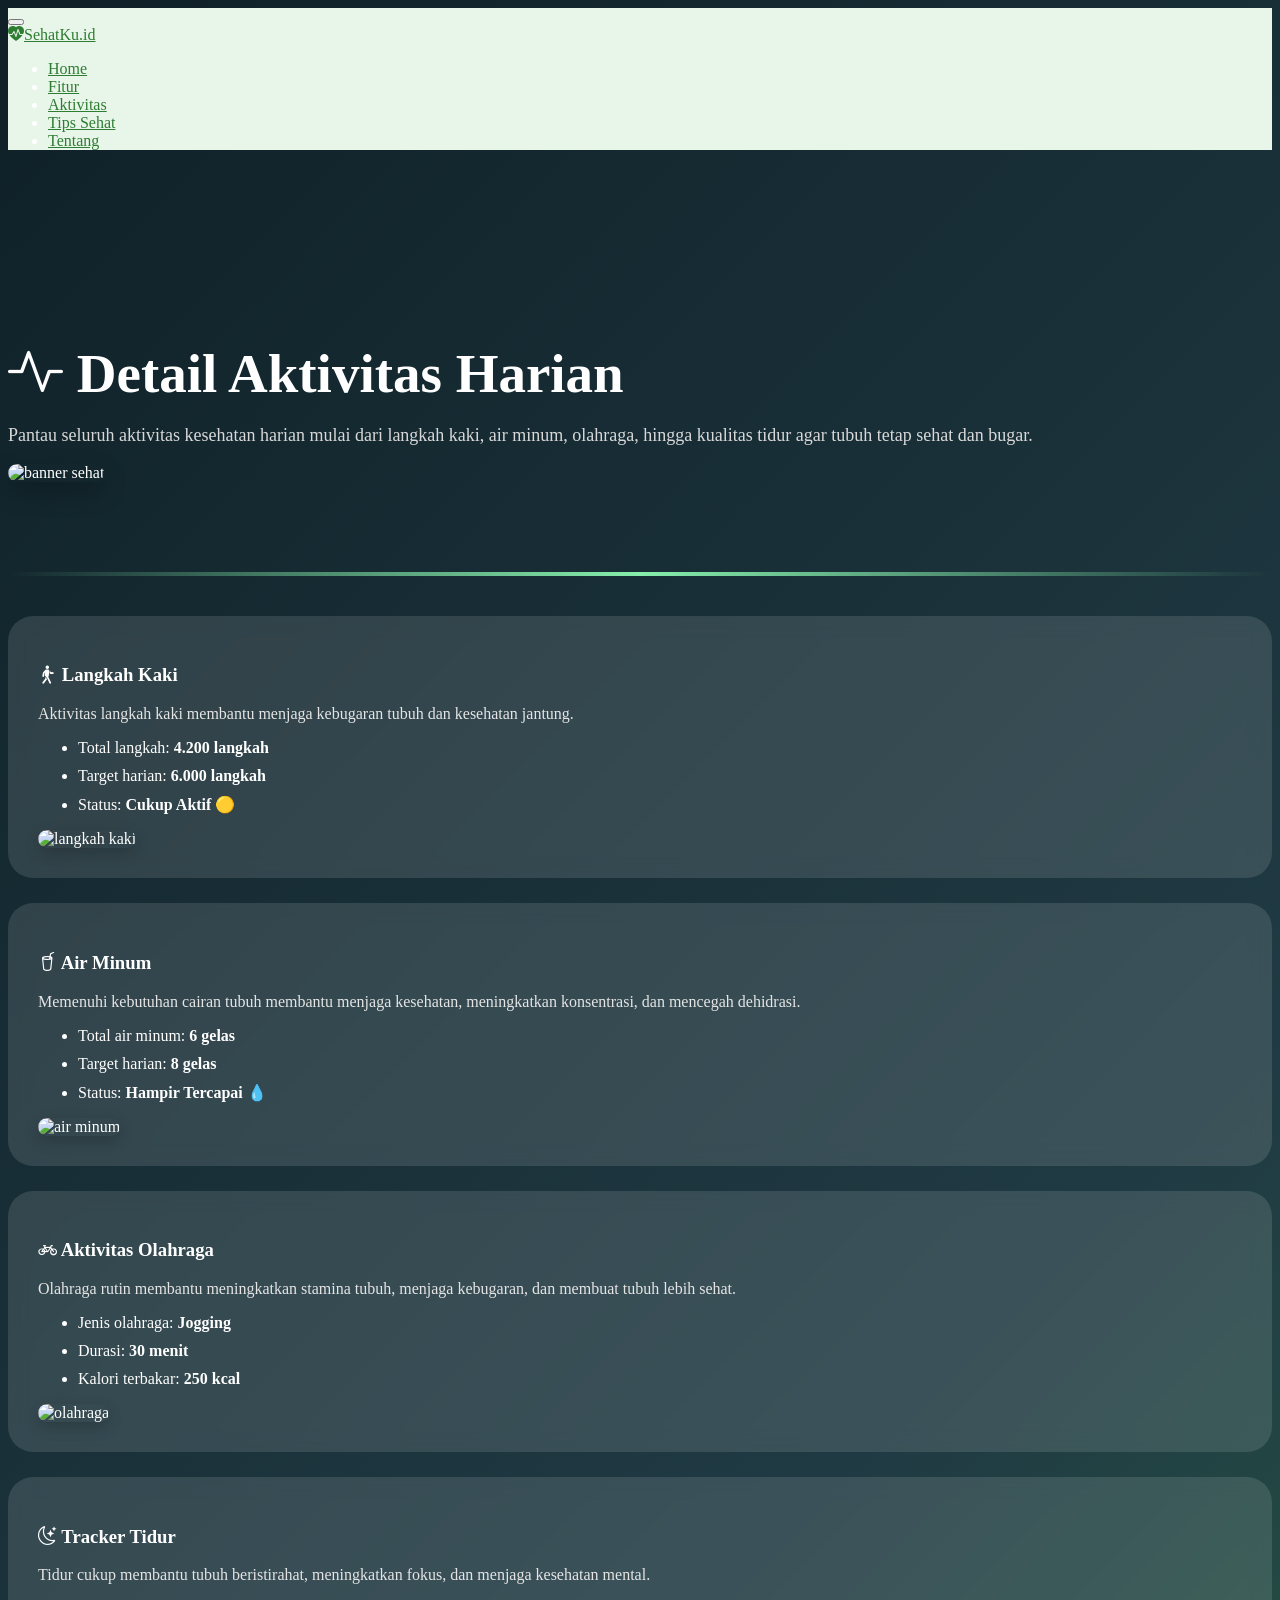
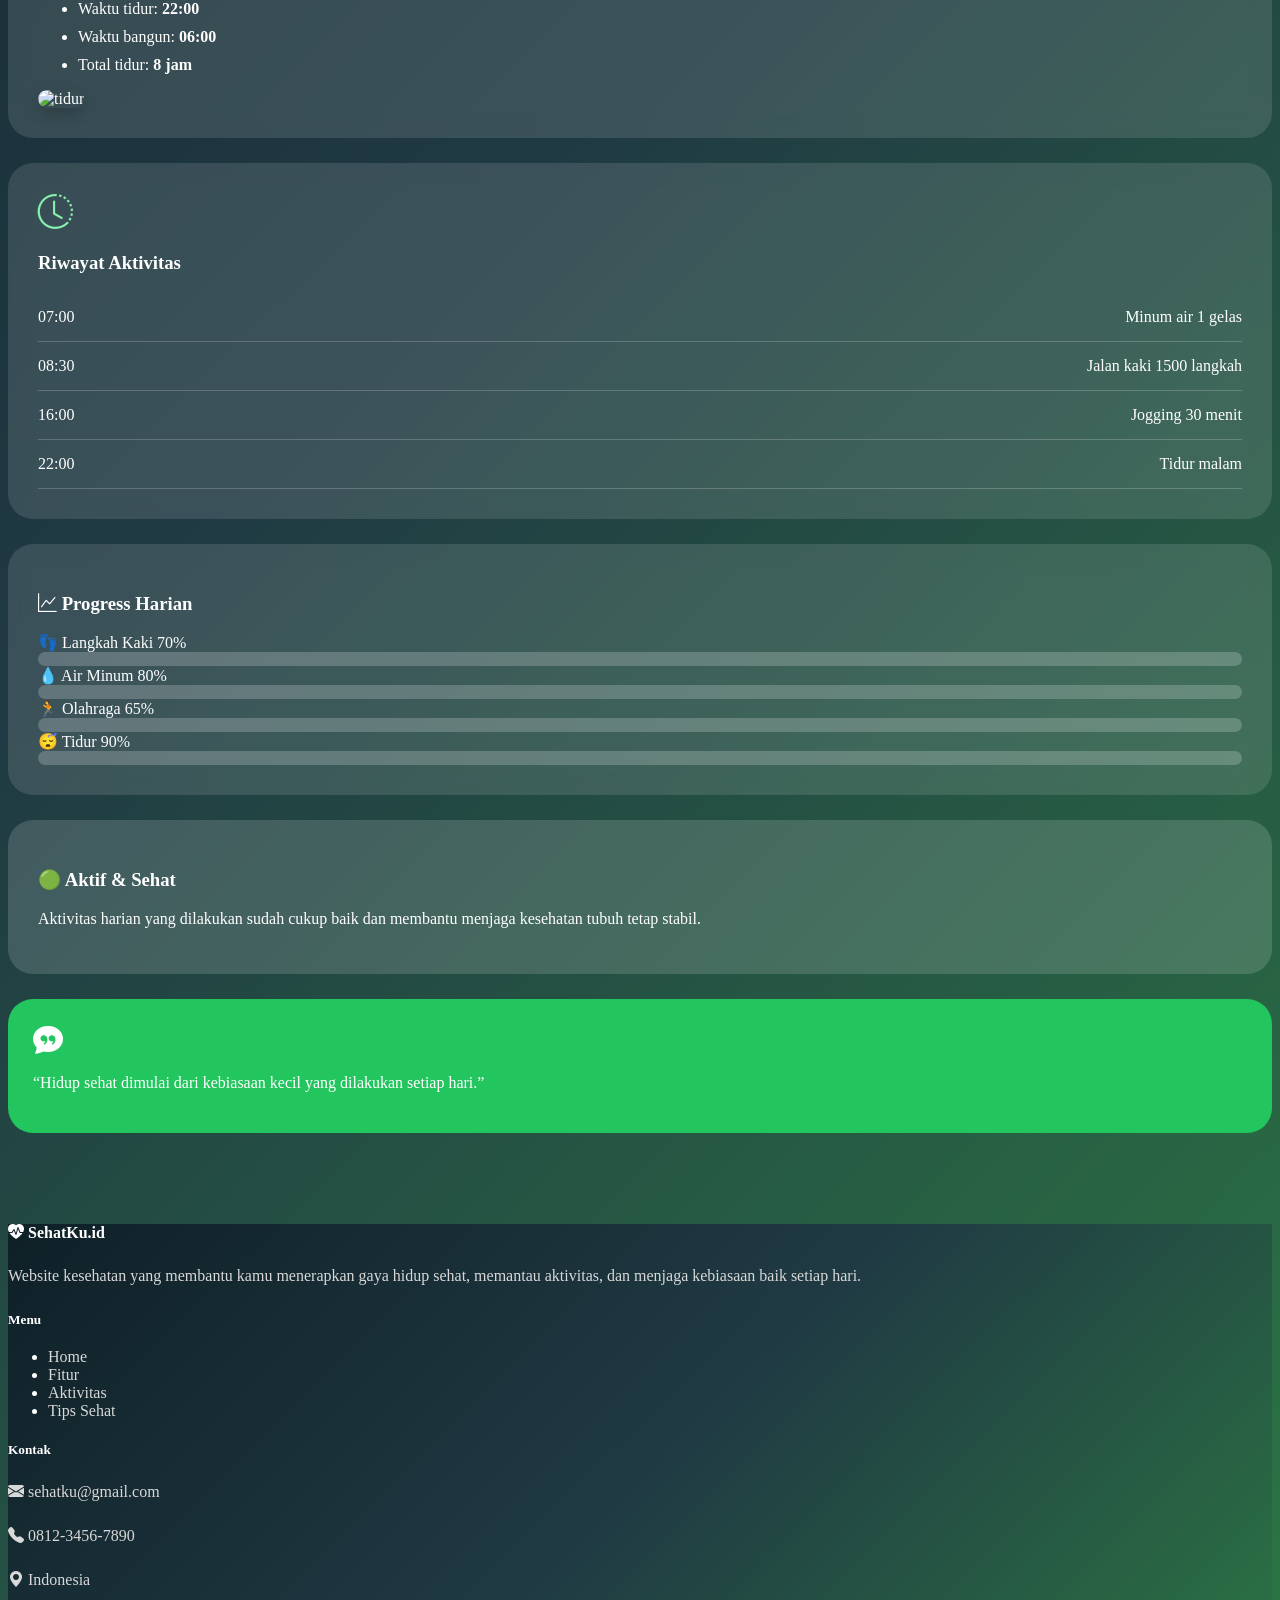
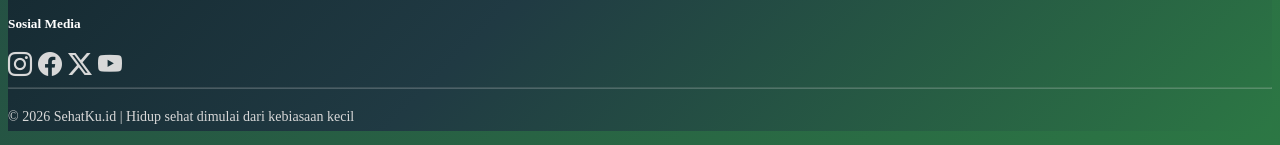
==== aktivitas.html @ 75c46c95 "Add files via upload" ====
<!DOCTYPE html>
<html lang="en">
    <head>
    <meta charset="UTF-8" />
    <meta name="viewport" content="width=device-width, initial-scale=1.0" />
    <title>SehatKu.id</title>
    <link rel="stylesheet" href="https://cdn.jsdelivr.net/npm/bootstrap-icons@1.13.1/font/bootstrap-icons.min.css" />
    <link rel="stylesheet" href="css/bootstrap.css">
    <link rel="stylesheet" href="css/bootstrap.min.css">
    <link rel="stylesheet" href="aktivitas.css" />
</head>
<body>
  <!--Navbar-->
  <nav class="navbar navbar-expand-lg fixed-top" style="background-color: #e8f5e9;">
    <div class="container-fluid mx-5">
      <button class="navbar-toggler" type="button" data-bs-toggle="collapse" data-bs-target="#navbarNav"
        aria-controls="navbarNav" aria-expanded="false" aria-label="Toggle navigation">
        <span class="navbar-toggler-icon"></span>
      </button>
      <div class="collapse navbar-collapse justify-content-center" id="navbarNav">
        <a class="navbar-brand me-auto" href="#" style="color: #2e7d32;"><i class="bi bi-heart-pulse-fill"></i>SehatKu.id</a>
        <ul class="navbar-nav">
          <li class="nav-item me-5">
            <a class="nav-link active fw-bold" aria-current="page" href="SehatKu.id.html" style="color: #2e7d32;">Home</a>
          </li>
          <li class="nav-item me-5">
            <a class="nav-link" href="fitur.html" style="color: #2e7d32;">Fitur</a>
          </li>
          <li class="nav-item me-5">
            <a class="nav-link" href="aktivitas.html" style="color: #2e7d32;">Aktivitas</a>
          </li>
          <li class="nav-item">
            <a class="nav-link" href="tips sehat.html" style="color: #2e7d32;">Tips Sehat</a>
          </li>
          <li class="nav-item me-5">
            <a class="nav-link" href="tentang.html" style="color: #2e7d32;">Tentang</a>
          </li>
        </ul>
      </div>
    </div>
  </nav>
  <!--Navbar penutup-->
  <!-- BANNER -->
<section class="banner-detail">

  <div class="container">

    <div class="row align-items-center">

      <!-- TEXT -->
      <div class="col-lg-6">

        <h1>
          <i class="bi bi-activity"></i>
          Detail Aktivitas Harian
        </h1>

        <p>
          Pantau seluruh aktivitas kesehatan harian mulai dari langkah kaki,
          air minum, olahraga, hingga kualitas tidur agar tubuh tetap sehat dan bugar.
        </p>

      </div>

      <!-- IMAGE -->
      <div class="col-lg-6 text-center mt-4 mt-lg-0">
        <img src="https://i.pinimg.com/736x/cc/79/25/cc79252bd806c55f3b9b72f3d9fc90ff.jpg"
       class="banner-img"
      alt="banner sehat">
      </div>
    </div>
  </div>
</section>
<div class="garis-pemisah"></div>

<!-- CONTENT -->
<section class="aktivitas-section">

  <div class="container">

    <!-- LANGKAH KAKI -->
    <div class="card-aktivitas">
  <div class="row align-items-center">
    <!-- TEXT -->
    <div class="col-lg-8">
      <h3>
        <i class="bi bi-person-walking"></i>
        Langkah Kaki
      </h3>
      <p>
        Aktivitas langkah kaki membantu menjaga kebugaran tubuh dan kesehatan jantung.
      </p>
      <ul>
        <li>Total langkah: <b>4.200 langkah</b></li>
        <li>Target harian: <b>6.000 langkah</b></li>
        <li>Status: <b>Cukup Aktif 🟡</b></li>
      </ul>
    </div>
    <!-- IMAGE -->
    <div class="col-lg-4 text-center">

      <img src="https://images.unsplash.com/photo-1517836357463-d25dfeac3438?q=80&w=1200&auto=format&fit=crop"
           class="foto-aktivitas"
           alt="langkah kaki">
    </div>
  </div>
</div>
 <!-- ================= AIR MINUM ================= -->

<div class="card-aktivitas">

  <div class="row align-items-center">

    <!-- TEXT -->
    <div class="col-lg-8">

      <h3>
        <i class="bi bi-cup-straw"></i>
        Air Minum
      </h3>

      <p>
        Memenuhi kebutuhan cairan tubuh membantu menjaga kesehatan,
        meningkatkan konsentrasi, dan mencegah dehidrasi.
      </p>

      <ul>
        <li>Total air minum: <b>6 gelas</b></li>
        <li>Target harian: <b>8 gelas</b></li>
        <li>Status: <b>Hampir Tercapai 💧</b></li>
      </ul>

    </div>

    <!-- IMAGE -->
    <div class="col-lg-4 text-center">

      <img src="https://images.unsplash.com/photo-1513558161293-cdaf765ed2fd?q=80&w=1200&auto=format&fit=crop"
           class="foto-aktivitas"
           alt="air minum">

    </div>

  </div>

</div>


<!-- ================= OLAHRAGA ================= -->

<div class="card-aktivitas">

  <div class="row align-items-center">

    <!-- TEXT -->
    <div class="col-lg-8">

      <h3>
        <i class="bi bi-bicycle"></i>
        Aktivitas Olahraga
      </h3>

      <p>
        Olahraga rutin membantu meningkatkan stamina tubuh,
        menjaga kebugaran, dan membuat tubuh lebih sehat.
      </p>

      <ul>
        <li>Jenis olahraga: <b>Jogging</b></li>
        <li>Durasi: <b>30 menit</b></li>
        <li>Kalori terbakar: <b>250 kcal</b></li>
      </ul>

    </div>

    <!-- IMAGE -->
    <div class="col-lg-4 text-center">

      <img src="https://images.unsplash.com/photo-1518611012118-696072aa579a?q=80&w=1200&auto=format&fit=crop"
           class="foto-aktivitas"
           alt="olahraga">

    </div>

  </div>

</div>


<!-- ================= TIDUR ================= -->

<div class="card-aktivitas">

  <div class="row align-items-center">

    <!-- TEXT -->
    <div class="col-lg-8">

      <h3>
        <i class="bi bi-moon-stars"></i>
        Tracker Tidur
      </h3>

      <p>
        Tidur cukup membantu tubuh beristirahat,
        meningkatkan fokus, dan menjaga kesehatan mental.
      </p>

      <ul>
        <li>Waktu tidur: <b>22:00</b></li>
        <li>Waktu bangun: <b>06:00</b></li>
        <li>Total tidur: <b>8 jam</b></li>
      </ul>

    </div>

    <!-- IMAGE -->
    <div class="col-lg-4 text-center">

      <img src="https://i.pinimg.com/736x/49/f5/88/49f58899644a4a88e88617f3774cfefb.jpg"
           class="foto-aktivitas"
           alt="tidur">

    </div>

  </div>

</div>
  

    <!-- RIWAYAT -->
    <div class="card-aktivitas">

      <div class="d-flex align-items-center mb-3">
        <i class="bi bi-clock-history icon-card"></i>
        <h3>Riwayat Aktivitas</h3>
      </div>

      <div class="riwayat-item">
        <span>07:00</span>
        <span>Minum air 1 gelas</span>
      </div>

      <div class="riwayat-item">
        <span>08:30</span>
        <span>Jalan kaki 1500 langkah</span>
      </div>

      <div class="riwayat-item">
        <span>16:00</span>
        <span>Jogging 30 menit</span>
      </div>

      <div class="riwayat-item">
        <span>22:00</span>
        <span>Tidur malam</span>
      </div>

    </div>

    <!-- PROGRESS -->
    <div class="card-aktivitas">

      <h3 class="mb-4">
        <i class="bi bi-graph-up"></i>
        Progress Harian
      </h3>

      <!-- langkah -->
      <div class="mb-4">

        <div class="d-flex justify-content-between">
          <span>👣 Langkah Kaki</span>
          <span>70%</span>
        </div>

        <div class="progress mt-2">
          <div class="progress-bar bg-success progress-langkah"></div>
        </div>
      </div>

      <!-- air -->
      <div class="mb-4">

        <div class="d-flex justify-content-between">
          <span>💧 Air Minum</span>
          <span>80%</span>
        </div>

        <div class="progress mt-2">
          <div class="progress-bar bg-info progress-air"></div>
        </div>
      </div>

      <!-- olahraga -->
      <div class="mb-4">
        <div class="d-flex justify-content-between">
          <span>🏃 Olahraga</span>
          <span>65%</span>
        </div>

        <div class="progress mt-2">
          <div class="progress-bar bg-warning progress-olahraga"></div>
        </div>
      </div>

      <!-- tidur -->
      <div>
        <div class="d-flex justify-content-between">
          <span>😴 Tidur</span>
          <span>90%</span>
        </div>

        <div class="progress mt-2">
          <div class="progress-bar bg-danger progress-tidur"></div>
        </div>
      </div>
    </div>

    <!-- STATUS -->
    <div class="status-box text-center">

      <h3>🟢 Aktif & Sehat</h3>

      <p>
        Aktivitas harian yang dilakukan sudah cukup baik dan membantu menjaga kesehatan tubuh tetap stabil.
      </p>

    </div>

    <!-- MOTIVASI -->
    <div class="motivasi-box text-center">

      <i class="bi bi-chat-quote-fill"></i>
      <p>
        “Hidup sehat dimulai dari kebiasaan kecil yang dilakukan setiap hari.”
      </p>
    </div>

  </div>

</section>


  <!-- FOOTER -->
<footer class="pt-5 pb-3 mt-5" style="background:linear-gradient(135deg, #0f2027, #203a43, #2c7744); color: white;">
  <div class="container">

    <div class="row">

      <!-- LOGO & DESKRIPSI -->
      <div class="col-md-4 mb-4">
        <h4>
          <i class="bi bi-heart-pulse-fill"></i>
          SehatKu.id
        </h4>

        <p class="mt-3">
          Website kesehatan yang membantu kamu menerapkan
          gaya hidup sehat, memantau aktivitas, dan menjaga
          kebiasaan baik setiap hari.
        </p>
      </div>

      <!-- MENU -->
      <div class="col-md-2 mb-4">
        <h5>Menu</h5>

        <ul class="list-unstyled mt-3">
          <li><a href="SehatKu.id.html" text-decoration-none">Home</a></li>
          <li><a href="fitur.html"  text-decoration-none">Fitur</a></li>
          <li><a href="aktivitas.html" text-decoration-none">Aktivitas</a></li>
          <li><a href="tips sehat.html"  text-decoration-none">Tips Sehat</a></li>
        </ul>
      </div>

      <!-- KONTAK -->
      <div class="col-md-3 mb-4">
        <h5>Kontak</h5>

        <p class="mt-3 mb-1">
          <i class="bi bi-envelope-fill"></i>
          sehatku@gmail.com
        </p>

        <p class="mb-1">
          <i class="bi bi-telephone-fill"></i>
          0812-3456-7890
        </p>

        <p>
          <i class="bi bi-geo-alt-fill"></i>
          Indonesia
        </p>
      </div>

      <!-- SOSIAL MEDIA -->
      <div class="col-md-3 mb-4">
        <h5>Sosial Media</h5>

        <div class="mt-3 d-flex gap-3 fs-4">
          <a href="#">
            <i class="bi bi-instagram"></i>
          </a>

          <a href="#">
            <i class="bi bi-facebook"></i>
          </a>

          <a href="#">
            <i class="bi bi-twitter-x"></i>
          </a>

          <a href="#">
            <i class="bi bi-youtube"></i>
          </a>
        </div>
      </div>

    </div>

    <hr class="border-light">

    <!-- COPYRIGHT -->
    <div class="text-center">
      <p class="mb-0">
        © 2026 SehatKu.id | Hidup sehat dimulai dari kebiasaan kecil
      </p>
    </div>

  </div>
</footer>
    




  <script src="js/bootstrap.bundle.min.js"></script>
  <script src="aktivitas.js"></script>
    <script src="https://cdn.jsdelivr.net/npm/lightbox2@2.11.4/dist/js/lightbox-plus-jquery.min.js"></script>
    
</body>
</html>
---- aktivitas.css ----
/* aktivitas.css */

body{
    background:linear-gradient(
    135deg,
    #0f2027,
    #203a43,
    #2c7744
    );

    color:white;
}

/* navbar */
.navbar-custom{
    background:#14532d;
}

/* banner */
.banner-detail{
    padding:130px 0 70px;
}

.banner-detail h1{
    font-size:55px;
    font-weight:bold;
    margin-bottom:20px;
}

.banner-detail p{
    color:#d8d8d8;
    font-size:18px;
}

/* banner image */
.banner-img{
    width:300px;
    height:300px;

    object-fit:cover;

    border-radius:25px;

    box-shadow:0 10px 25px rgba(0,0,0,0.25);
}

/* section */
.aktivitas-section{
    padding-bottom:70px;
}

/* card */
.card-aktivitas{
    background:rgba(255,255,255,0.12);

    backdrop-filter:blur(10px);

    padding:30px;
    border-radius:25px;

    margin-bottom:25px;
}

.foto-aktivitas{
    width:180px;
    height:180px;

    object-fit:cover;

    border-radius:20px;

    box-shadow:0 5px 15px rgba(0,0,0,0.2);
}

/* image card */
.img-card{
    width:90px;
    height:90px;

    object-fit:contain;

    transition:0.3s;
}

.img-card:hover{
    transform:scale(1.1);
}

/* icon */
.icon-card{
    font-size:35px;
    margin-right:15px;
    color:#86efac;
}

.card-aktivitas h3{
    font-weight:bold;
}

.card-aktivitas p{
    color:#e5e5e5;
}

.card-aktivitas ul li{
    margin-bottom:10px;
}

/* riwayat */
.riwayat-item{
    display:flex;
    justify-content:space-between;

    padding:15px 0;

    border-bottom:1px solid rgba(255,255,255,0.2);
}

/* progress */
.progress{
    height:14px;
    border-radius:20px;

    background:rgba(255,255,255,0.2);
}

.progress-bar{
    border-radius:20px;
}

/* status */
.status-box{
    background:rgba(255,255,255,0.15);

    padding:30px;
    border-radius:25px;

    margin-bottom:25px;
}

/* motivasi */
.motivasi-box{
    background:#22c55e;

    padding:25px;
    border-radius:25px;
}

.motivasi-box i{
    font-size:30px;
}

.garis-pemisah{
    width:100%;
    height:4px;

    background:linear-gradient(
    to right,
    transparent,
    #86efac,
    transparent
    );

    margin:20px 0 40px;
}

/* Footer */
footer{
    background:linear-gradient(
    135deg,
    #0f2027,
    #203a43,
    #2c7744
    );

    color:white;
}

/* Judul */
footer h4,
footer h5{
    font-weight:bold;
    margin-bottom:20px;
}

/* Text */
footer p{
    color:#d8d8d8;
    line-height:28px;
}

/* Link */
footer a{
    color:#d8d8d8 !important;
    text-decoration:none;
    transition:0.3s;
}

/* Hover link */
footer a:hover{
    color:#7dff98 !important;
}

/* Sosial media */
footer .fs-4 a{
    font-size:24px;
}

/* Garis */
footer hr{
    border-color:rgba(255,255,255,0.2);
}

/* Copyright */
footer .text-center p{
    color:#d8d8d8;
    font-size:14px;
}
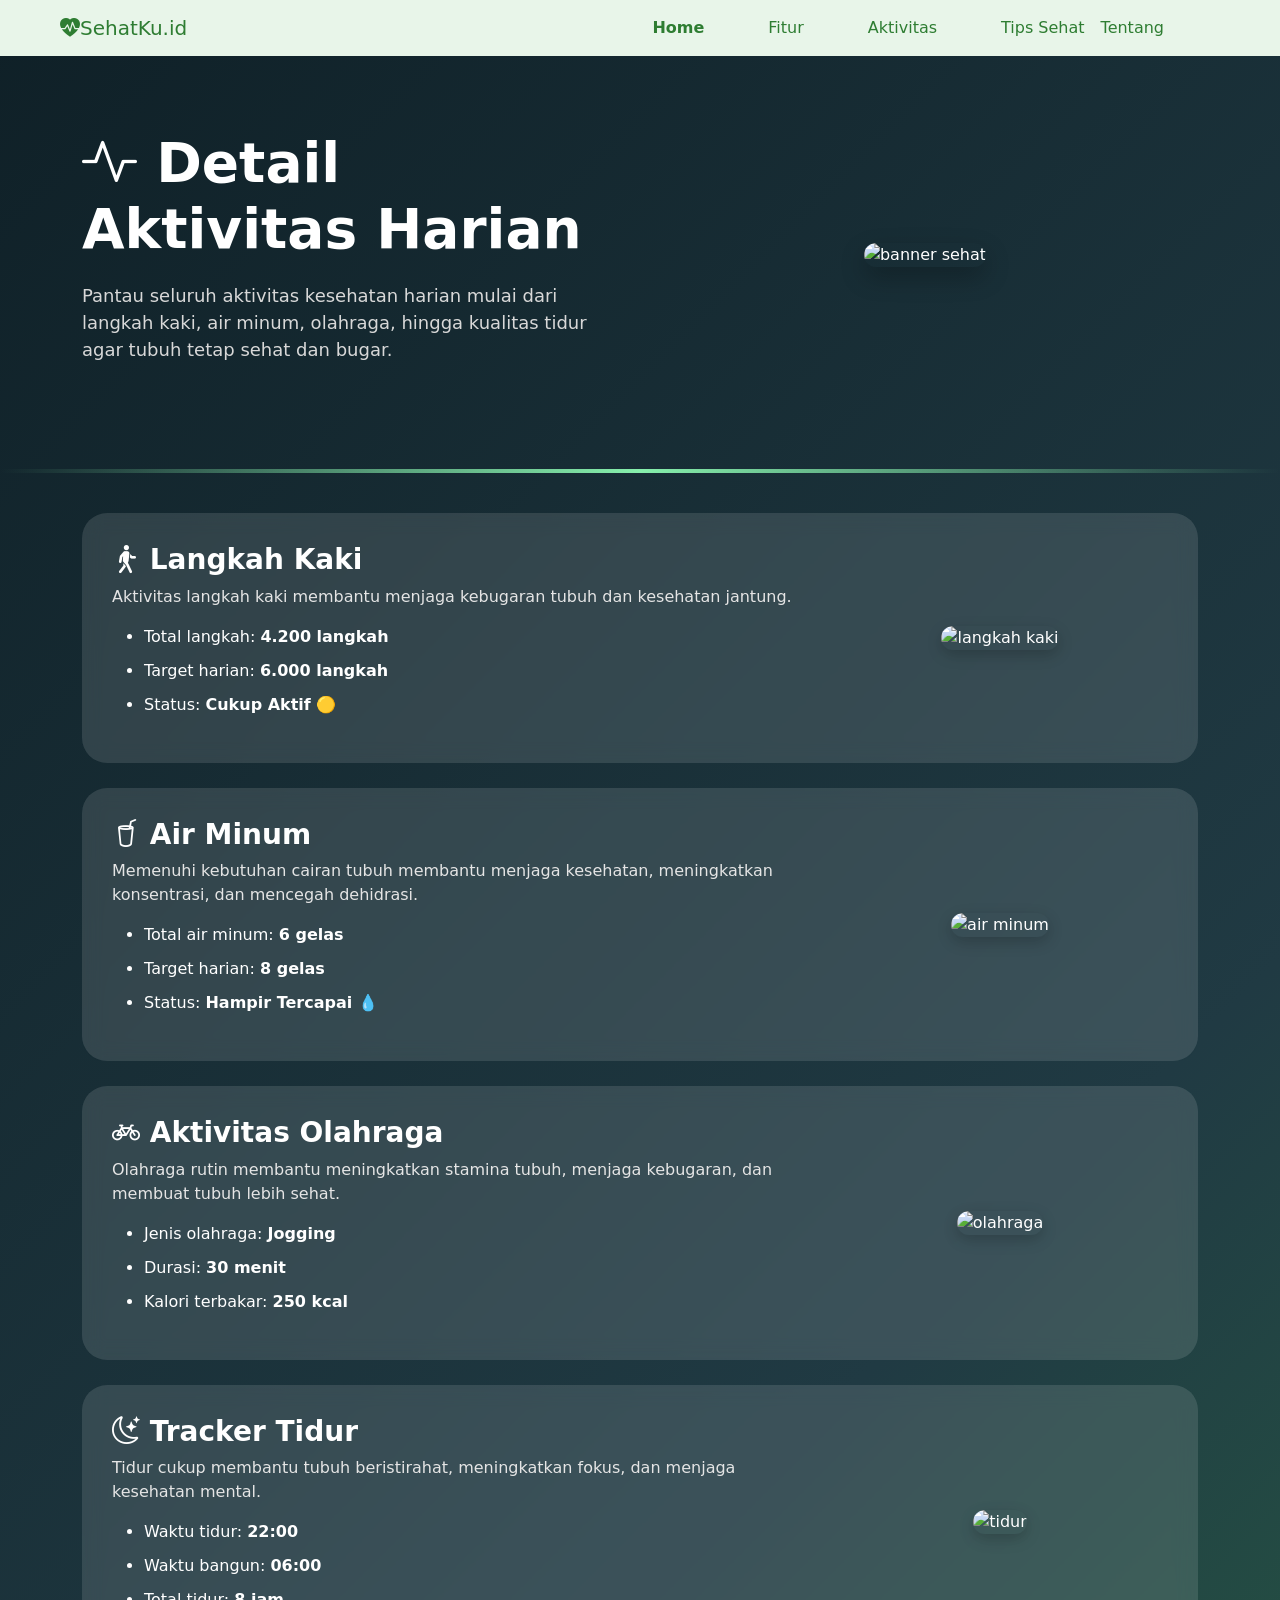
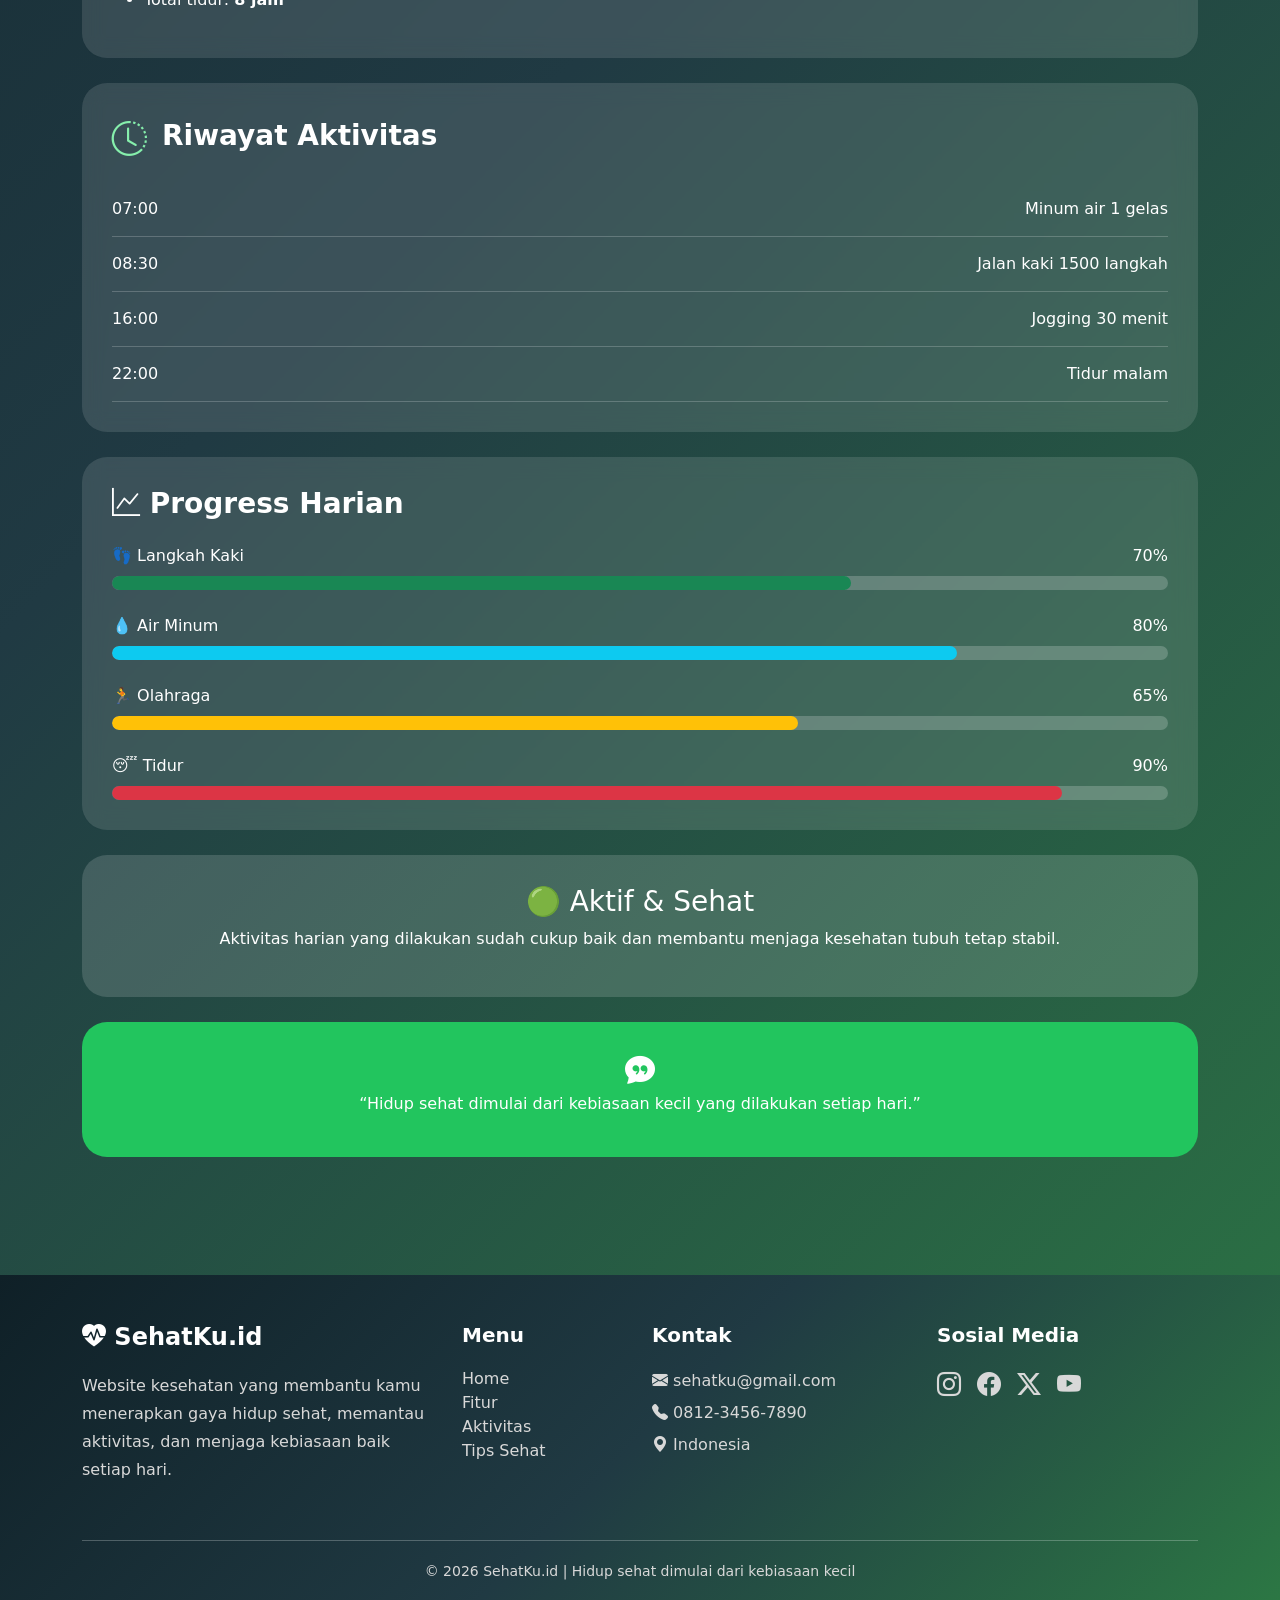
==== commit 0b692e1e: "Add files via upload" ====
--- a/aktivitas.html
+++ b/aktivitas.html
@@ -21,7 +21,7 @@
         <a class="navbar-brand me-auto" href="#" style="color: #2e7d32;"><i class="bi bi-heart-pulse-fill"></i>SehatKu.id</a>
         <ul class="navbar-nav">
           <li class="nav-item me-5">
-            <a class="nav-link active fw-bold" aria-current="page" href="SehatKu.id.html" style="color: #2e7d32;">Home</a>
+            <a class="nav-link active fw-bold" aria-current="page" href="index.html" style="color: #2e7d32;">Home</a>
           </li>
           <li class="nav-item me-5">
             <a class="nav-link" href="fitur.html" style="color: #2e7d32;">Fitur</a>
@@ -367,7 +367,7 @@
         <h5>Menu</h5>
 
         <ul class="list-unstyled mt-3">
-          <li><a href="SehatKu.id.html" text-decoration-none">Home</a></li>
+          <li><a href="index.html" text-decoration-none">Home</a></li>
           <li><a href="fitur.html"  text-decoration-none">Fitur</a></li>
           <li><a href="aktivitas.html" text-decoration-none">Aktivitas</a></li>
           <li><a href="tips sehat.html"  text-decoration-none">Tips Sehat</a></li>
